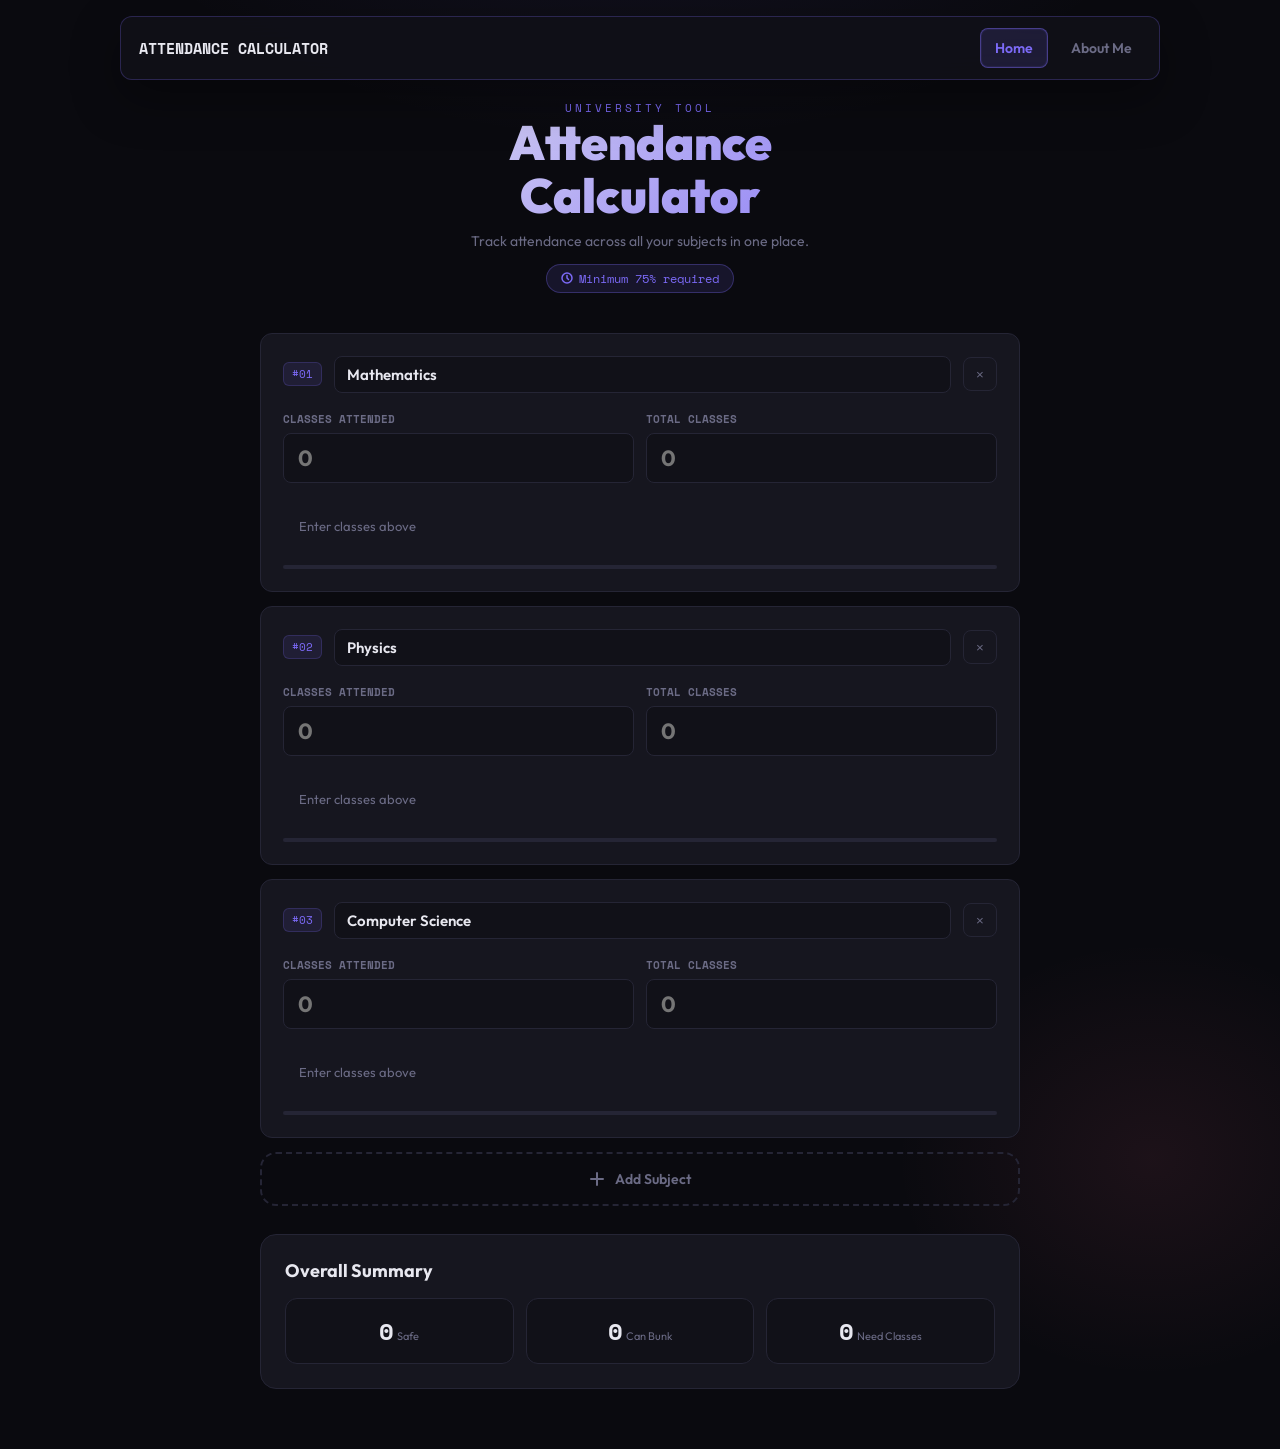
==== index.html @ 9d6309ad "attendance" ====
<!DOCTYPE html>
<html lang="en">
<head>
  <meta charset="UTF-8">
  <meta name="viewport" content="width=device-width, initial-scale=1.0">
  <title>Attendance Calculator</title>
  <link href="https://fonts.googleapis.com/css2?family=Space+Mono:wght@400;700&family=Outfit:wght@300;400;500;600;700;900&display=swap" rel="stylesheet">
  <link rel="stylesheet" href="style.css">
</head>
<body>
  <nav class="navbar" aria-label="Main navigation">
    <a class="nav-brand" href="index.html">Attendance Calculator</a>
    <div class="nav-links">
      <a class="nav-link active" href="index.html" aria-current="page">Home</a>
      <a class="nav-link" href="about.html">About Me</a>
    </div>
  </nav>

  <div class="container">
    <header>
      <span class="tag">University Tool</span>
      <h1>Attendance<br>Calculator</h1>
      <p>Track attendance across all your subjects in one place.</p>
      <span class="min-badge">
        <svg width="12" height="12" viewBox="0 0 12 12" fill="none" aria-hidden="true">
          <circle cx="6" cy="6" r="5" stroke="currentColor" stroke-width="1.5"/>
          <path d="M6 3.5v2.5l1.5 1.5" stroke="currentColor" stroke-width="1.5" stroke-linecap="round"/>
        </svg>
        Minimum 75% required
      </span>
    </header>

    <main>
      <div id="subjects-list"></div>

      <button class="add-btn" id="add-subject-btn" type="button">
        <svg width="16" height="16" viewBox="0 0 16 16" fill="none" aria-hidden="true">
          <path d="M8 2v12M2 8h12" stroke="currentColor" stroke-width="2" stroke-linecap="round"/>
        </svg>
        Add Subject
      </button>

      <section class="summary" id="summary-panel" aria-label="Overall attendance summary">
        <h2>Overall Summary</h2>
        <div class="summary-grid">
          <div class="summary-stat stat-safe">
            <span class="val" id="sum-safe">0</span>
            <span class="lbl">Safe</span>
          </div>
          <div class="summary-stat stat-warn">
            <span class="val" id="sum-warn">0</span>
            <span class="lbl">Can Bunk</span>
          </div>
          <div class="summary-stat stat-danger">
            <span class="val" id="sum-danger">0</span>
            <span class="lbl">Need Classes</span>
          </div>
        </div>
      </section>
    </main>
  </div>

  <script src="script.js"></script>
</body>
</html>
---- style.css ----
/* ===========================
   ROOT VARIABLES
   =========================== */
:root {
  --bg: #0a0a0f;
  --surface: #111118;
  --card: #16161f;
  --border: #252535;

  --accent: #7c6af7;
  --accent2: #f76a8c;

  --success: #36e8a0;
  --warning: #f7c36a;
  --danger: #f76a6a;

  --text: #e8e8f0;
  --muted: #6b6b85;

  --glow: rgba(124, 106, 247, 0.15);
  --radius: 12px;
  --transition: 0.2s ease;
}

/* ===========================
   RESET
   =========================== */
*,
*::before,
*::after {
  box-sizing: border-box;
  margin: 0;
  padding: 0;
}

/* ===========================
   BASE
   =========================== */
body {
  font-family: 'Outfit', sans-serif;
  background: var(--bg);
  color: var(--text);
  min-height: 100vh;
  padding: 96px 16px 60px;

  background-image:
    radial-gradient(ellipse 80% 50% at 50% -20%, rgba(124,106,247,0.12), transparent 60%),
    radial-gradient(ellipse 40% 30% at 90% 80%, rgba(247,106,140,0.08), transparent 50%);
}

.container {
  max-width: 760px;
  margin: auto;
  animation: fadeIn 0.35s ease both;
}

/* ===========================
   NAVBAR
   =========================== */
.navbar {
  position: fixed;
  top: 16px;
  left: 50%;
  z-index: 20;
  transform: translateX(-50%);

  width: min(1040px, calc(100vw - 32px));
  min-height: 64px;
  padding: 10px 12px 10px 18px;

  display: flex;
  align-items: center;
  justify-content: space-between;
  gap: 16px;

  border-radius: var(--radius);
  border: 1px solid rgba(124,106,247,0.25);
  background: rgba(17,17,24,0.88);
  box-shadow: 0 18px 48px rgba(0,0,0,0.35);
  backdrop-filter: blur(18px);
}

.nav-brand {
  font: 700 15px 'Space Mono', monospace;
  color: var(--text);
  text-decoration: none;
  text-transform: uppercase;
}

.nav-links {
  display: flex;
  align-items: center;
  gap: 8px;
}

.nav-link {
  padding: 10px 14px;

  font: 600 14px 'Outfit', sans-serif;
  color: var(--muted);
  text-decoration: none;

  border-radius: 8px;
  border: 1px solid transparent;
  transition: color var(--transition), background var(--transition), border-color var(--transition), transform var(--transition);
}

.nav-link:hover {
  color: var(--text);
  border-color: rgba(124,106,247,0.3);
  background: rgba(124,106,247,0.1);
  transform: translateY(-1px);
}

.nav-link.active {
  color: var(--accent);
  border-color: rgba(124,106,247,0.45);
  background: rgba(124,106,247,0.14);
  box-shadow: inset 0 0 0 1px rgba(124,106,247,0.1);
}

/* ===========================
   ABOUT PAGE
   =========================== */
.about-page {
  min-height: calc(100vh - 156px);

  display: grid;
  place-items: center;

  animation: fadeIn 0.35s ease both;
}

.profile-card {
  width: min(560px, 100%);
  padding: 32px;

  display: grid;
  justify-items: center;
  gap: 20px;
  text-align: center;

  border-radius: 16px;
  border: 1px solid rgba(124,106,247,0.25);
  background: linear-gradient(180deg, rgba(22,22,31,0.96), rgba(17,17,24,0.96));
  box-shadow: 0 24px 70px rgba(0,0,0,0.42);
  transition: transform var(--transition), border-color var(--transition), box-shadow var(--transition);
}

.profile-card:hover {
  transform: translateY(-4px);
  border-color: rgba(124,106,247,0.5);
  box-shadow: 0 30px 82px rgba(0,0,0,0.5), 0 0 32px rgba(124,106,247,0.1);
}

.profile-photo {
  width: 64px;
  height: 64px;
  padding: 10px;

  border-radius: 50%;
  border: 2px solid rgba(124,106,247,0.45);
  background: #ffffff;
  box-shadow: 0 12px 30px rgba(0,0,0,0.28);
  object-fit: contain;
}

.profile-photo-large {
  width: 128px;
  height: 128px;
  padding: 18px;
  box-shadow:
    0 0 0 8px rgba(124,106,247,0.08),
    0 18px 42px rgba(0,0,0,0.34);
}

.profile-content h1 {
  margin-top: 8px;
  font-size: clamp(32px, 8vw, 52px);
  line-height: 1;

  background: linear-gradient(135deg, #e8e8f0, var(--accent));
  -webkit-background-clip: text;
  -webkit-text-fill-color: transparent;
}

.profile-role {
  margin-top: 8px;
  color: var(--accent);
  font: 700 13px 'Space Mono', monospace;
  text-transform: uppercase;
}

.profile-description {
  max-width: 430px;
  margin-top: 12px;
  color: var(--muted);
  font-size: 15px;
  line-height: 1.6;
}

.profile-info {
  width: 100%;
  display: grid;
  grid-template-columns: 0.8fr 1.2fr;
  gap: 12px;
}

.profile-info div {
  min-width: 0;
  padding: 14px;

  border-radius: var(--radius);
  border: 1px solid var(--border);
  background: var(--surface);
}

.profile-info span {
  display: block;
  margin-bottom: 6px;

  font: 700 11px 'Space Mono', monospace;
  color: var(--muted);
  text-transform: uppercase;
}

.profile-info strong,
.profile-info a {
  color: var(--text);
  font-size: 14px;
  text-decoration: none;
  overflow-wrap: anywhere;
}

.profile-info a:hover {
  color: var(--accent);
}

.social-links {
  display: flex;
  flex-wrap: wrap;
  gap: 8px;
}

.social-links a {
  padding: 7px 10px;

  font: 700 11px 'Space Mono', monospace;
  color: var(--text);
  text-decoration: none;

  border-radius: 8px;
  border: 1px solid var(--border);
  background: rgba(124,106,247,0.1);

  transition: transform var(--transition), border-color var(--transition), background var(--transition);
}

.social-links a:hover {
  transform: translateY(-2px);
  border-color: var(--accent);
  background: rgba(124,106,247,0.2);
}

.profile-socials {
  justify-content: center;
}

/* ===========================
   HEADER
   =========================== */
header {
  text-align: center;
  margin-bottom: 40px;
}

header .tag {
  font: 11px 'Space Mono', monospace;
  letter-spacing: 3px;
  color: var(--accent);
  text-transform: uppercase;
}

header h1 {
  font-size: clamp(28px, 6vw, 48px);
  font-weight: 900;
  letter-spacing: 0;
  line-height: 1.1;

  background: linear-gradient(135deg, #e8e8f0, var(--accent));
  -webkit-background-clip: text;
  -webkit-text-fill-color: transparent;
}

header p {
  font-size: 14px;
  color: var(--muted);
  margin-top: 10px;
}

.min-badge {
  display: inline-flex;
  gap: 6px;
  align-items: center;
  margin-top: 14px;
  padding: 5px 14px;

  font: 12px 'Space Mono', monospace;
  color: var(--accent);

  border-radius: 100px;
  border: 1px solid rgba(124,106,247,0.3);
  background: rgba(124,106,247,0.12);
}

/* ===========================
   CARD
   =========================== */
.subject-card {
  background: var(--card);
  border: 1px solid var(--border);
  border-radius: var(--radius);
  padding: 22px;
  margin-bottom: 14px;

  transition: var(--transition);
  animation: slideIn 0.3s ease;
}

.subject-card:hover {
  border-color: rgba(124,106,247,0.4);
  box-shadow:
    0 0 0 1px rgba(124,106,247,0.1),
    0 8px 32px rgba(0,0,0,0.3);
}

/* ===========================
   CARD HEADER
   =========================== */
.card-top {
  display: flex;
  gap: 12px;
  align-items: center;
  margin-bottom: 18px;
}

.subject-num {
  font: 11px 'Space Mono', monospace;
  color: var(--accent);
  padding: 3px 8px;

  border-radius: 6px;
  border: 1px solid rgba(124,106,247,0.2);
  background: rgba(124,106,247,0.1);
}

.subject-name-input {
  flex: 1;
  padding: 8px 12px;

  font: 600 15px 'Outfit', sans-serif;
  color: var(--text);

  border-radius: 8px;
  border: 1px solid var(--border);
  background: var(--surface);

  transition: var(--transition);
}

.subject-name-input:focus {
  border-color: var(--accent);
  outline: none;
}

.remove-btn {
  width: 34px;
  height: 34px;

  display: flex;
  align-items: center;
  justify-content: center;

  border-radius: 8px;
  border: 1px solid var(--border);
  background: none;
  color: var(--muted);

  cursor: pointer;
  transition: var(--transition);
}

.remove-btn:hover {
  color: var(--danger);
  border-color: var(--danger);
  background: rgba(247,106,106,0.08);
}

/* ===========================
   INPUTS
   =========================== */
.inputs-row {
  display: grid;
  grid-template-columns: repeat(2, 1fr);
  gap: 12px;
  margin-bottom: 16px;
}

.input-group label {
  font: 600 11px 'Space Mono', monospace;
  color: var(--muted);
  text-transform: uppercase;
  margin-bottom: 6px;
  display: block;
}

.input-group input {
  width: 100%;
  padding: 10px 14px;

  font: 700 22px 'Outfit', sans-serif;
  color: var(--text);

  border-radius: 8px;
  border: 1px solid var(--border);
  background: var(--surface);

  transition: var(--transition);
}

.input-group input:focus {
  border-color: var(--accent);
  outline: none;
}

/* ===========================
   RESULT STATES
   =========================== */
.result-bar {
  display: flex;
  justify-content: space-between;
  align-items: center;
  flex-wrap: wrap;

  padding: 14px 16px;
  border-radius: 10px;
  min-height: 54px;

  transition: 0.3s;
}

.result-bar.safe   { --clr: var(--success); }
.result-bar.warn   { --clr: var(--warning); }
.result-bar.danger { --clr: var(--danger); }
.result-bar.empty  { --clr: var(--muted); }

.result-bar:not(.empty) {
  background: color-mix(in srgb, var(--clr) 8%, transparent);
  border: 1px solid color-mix(in srgb, var(--clr) 25%, transparent);
}

.result-pct {
  font: 700 26px 'Space Mono', monospace;
  color: var(--clr);
}

.result-bar.empty .result-pct {
  font: 400 13px 'Outfit', sans-serif;
}

.result-info {
  font-size: 13px;
  color: var(--clr);
}

/* ===========================
   PROGRESS
   =========================== */
.progress-wrap {
  height: 4px;
  margin-top: 12px;
  border-radius: 100px;
  overflow: hidden;
  background: var(--border);
}

.progress-fill {
  height: 100%;
  border-radius: inherit;
  transition: width 0.5s cubic-bezier(0.34,1.56,0.64,1);
}

/* ===========================
   BUTTON
   =========================== */
.add-btn {
  width: 100%;
  padding: 16px;
  margin-bottom: 28px;

  display: flex;
  justify-content: center;
  align-items: center;
  gap: 10px;

  font: 600 14px 'Outfit', sans-serif;
  color: var(--muted);

  border-radius: 16px;
  border: 2px dashed var(--border);
  background: transparent;

  cursor: pointer;
  transition: var(--transition);
}

.add-btn:hover {
  color: var(--accent);
  border-color: var(--accent);
  background: var(--glow);
}

/* ===========================
   SUMMARY
   =========================== */
.summary {
  padding: 24px;
  border-radius: 16px;
  background: var(--card);
  border: 1px solid var(--border);
}

.summary h2 {
  margin-bottom: 16px;
  font-size: 18px;
}

.summary-grid {
  display: grid;
  grid-template-columns: repeat(3, 1fr);
  gap: 12px;
}

.summary-stat {
  text-align: center;
  padding: 14px;

  border-radius: var(--radius);
  background: var(--surface);
  border: 1px solid var(--border);
}

.summary-stat .val {
  font: 700 24px 'Space Mono', monospace;
}

.summary-stat .lbl {
  font-size: 11px;
  color: var(--muted);
}

/* ===========================
   ANIMATION
   =========================== */
@keyframes slideIn {
  from { opacity: 0; transform: translateY(-10px); }
  to   { opacity: 1; transform: translateY(0); }
}

@keyframes fadeIn {
  from { opacity: 0; transform: translateY(8px); }
  to   { opacity: 1; transform: translateY(0); }
}

/* ===========================
   RESPONSIVE
   =========================== */
@media (max-width: 480px) {
  body {
    padding-top: 128px;
  }

  .navbar {
    top: 12px;
    padding: 12px;
    flex-direction: column;
    align-items: stretch;
    gap: 10px;
  }

  .nav-brand {
    text-align: center;
    font-size: 13px;
  }

  .nav-links {
    width: 100%;
    display: grid;
    grid-template-columns: repeat(2, minmax(0, 1fr));
  }

  .nav-link {
    text-align: center;
    padding: 9px 10px;
  }

  .profile-card { padding: 24px 18px; }
  .profile-info { grid-template-columns: 1fr; }
  .inputs-row { grid-template-columns: 1fr; }
  .summary-grid { grid-template-columns: 1fr 1fr; }
  .summary-grid .summary-stat:last-child {
    grid-column: 1 / -1;
  }
}

@media (min-width: 481px) and (max-width: 1180px) {
  .container {
    max-width: 720px;
  }
}
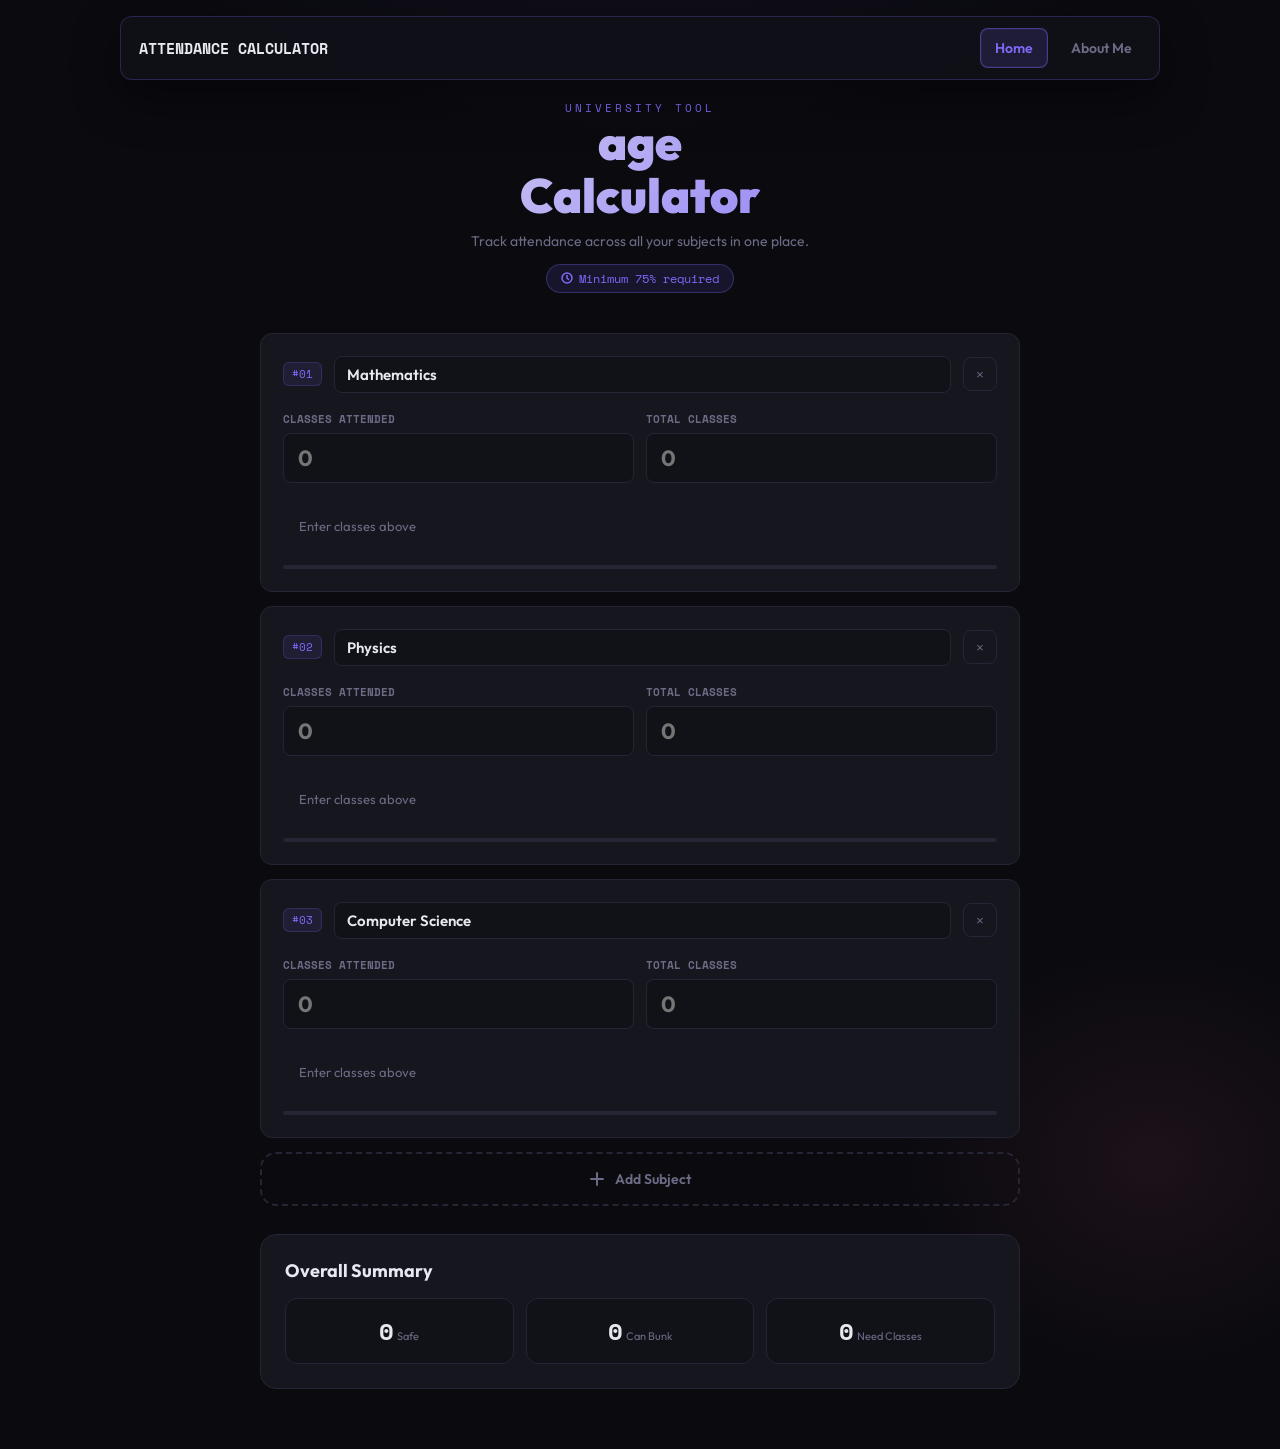
==== commit b63c45ee: "updated name" ====
--- a/index.html
+++ b/index.html
@@ -19,7 +19,7 @@
   <div class="container">
     <header>
       <span class="tag">University Tool</span>
-      <h1>Attendance<br>Calculator</h1>
+      <h1>age<br>Calculator</h1>
       <p>Track attendance across all your subjects in one place.</p>
       <span class="min-badge">
         <svg width="12" height="12" viewBox="0 0 12 12" fill="none" aria-hidden="true">
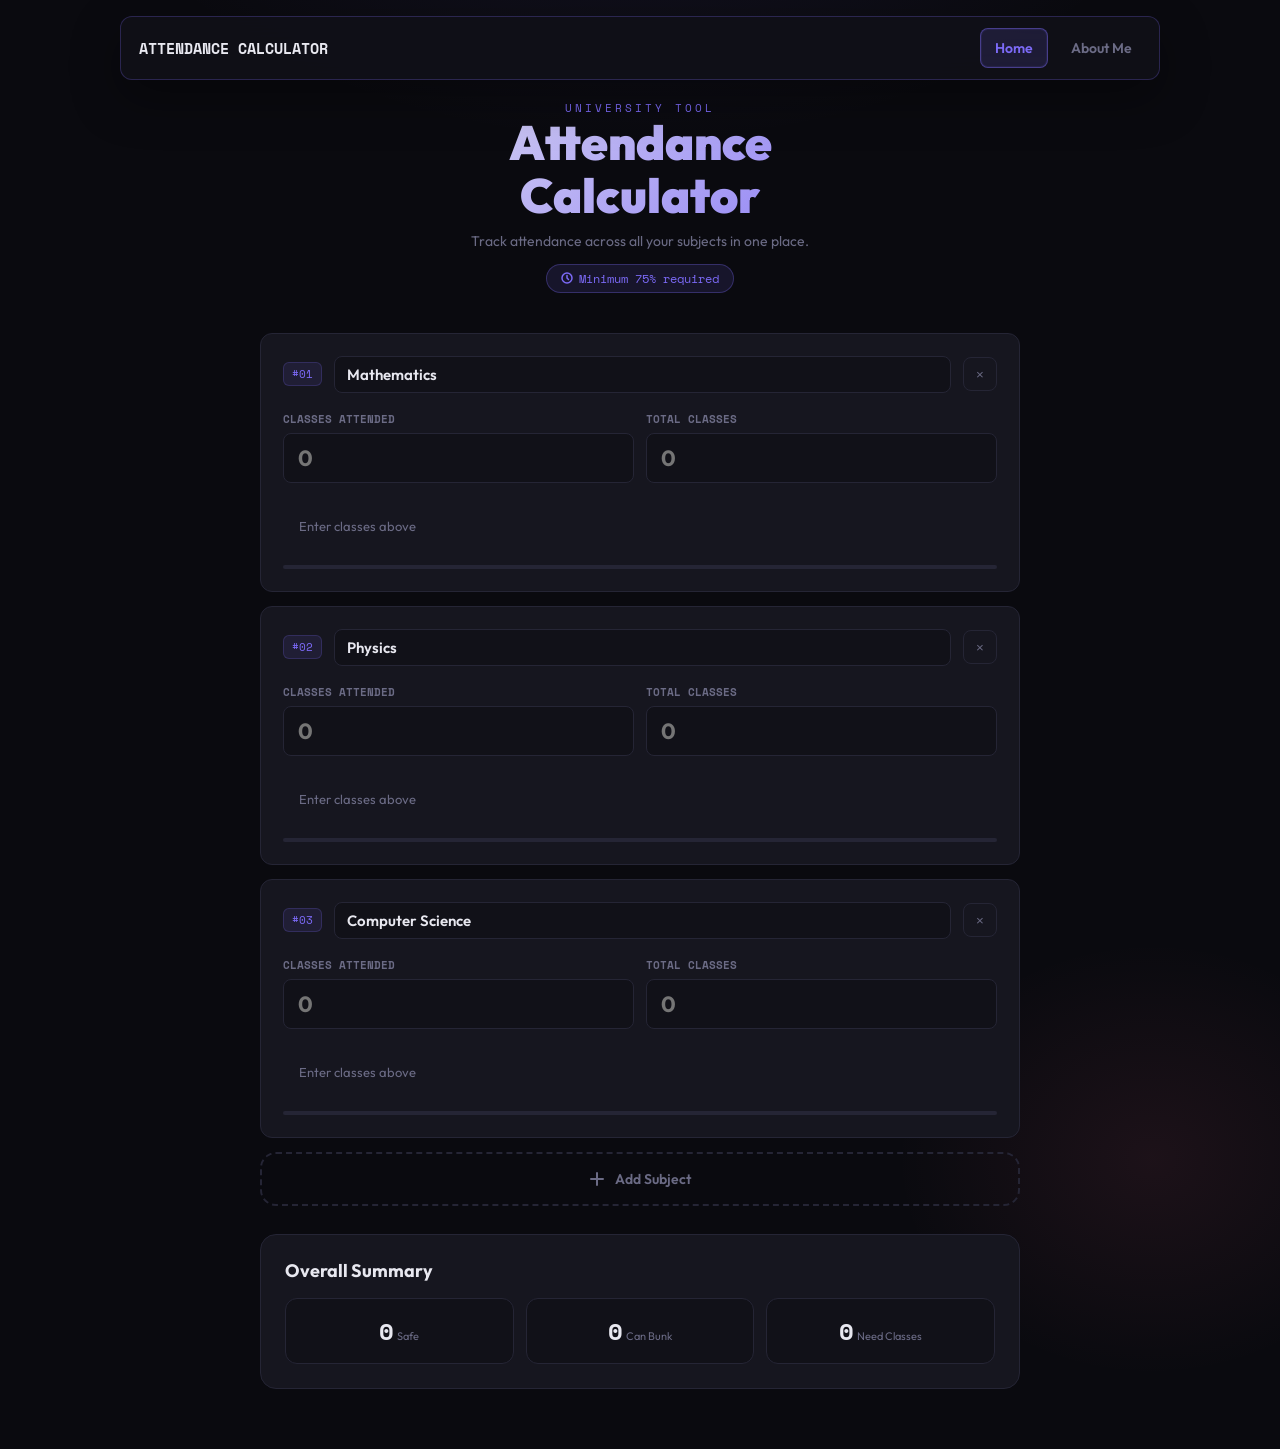
==== commit 49d94154: "Updated name 2nd time" ====
--- a/index.html
+++ b/index.html
@@ -19,7 +19,7 @@
   <div class="container">
     <header>
       <span class="tag">University Tool</span>
-      <h1>age<br>Calculator</h1>
+      <h1>Attendance<br>Calculator</h1>
       <p>Track attendance across all your subjects in one place.</p>
       <span class="min-badge">
         <svg width="12" height="12" viewBox="0 0 12 12" fill="none" aria-hidden="true">
